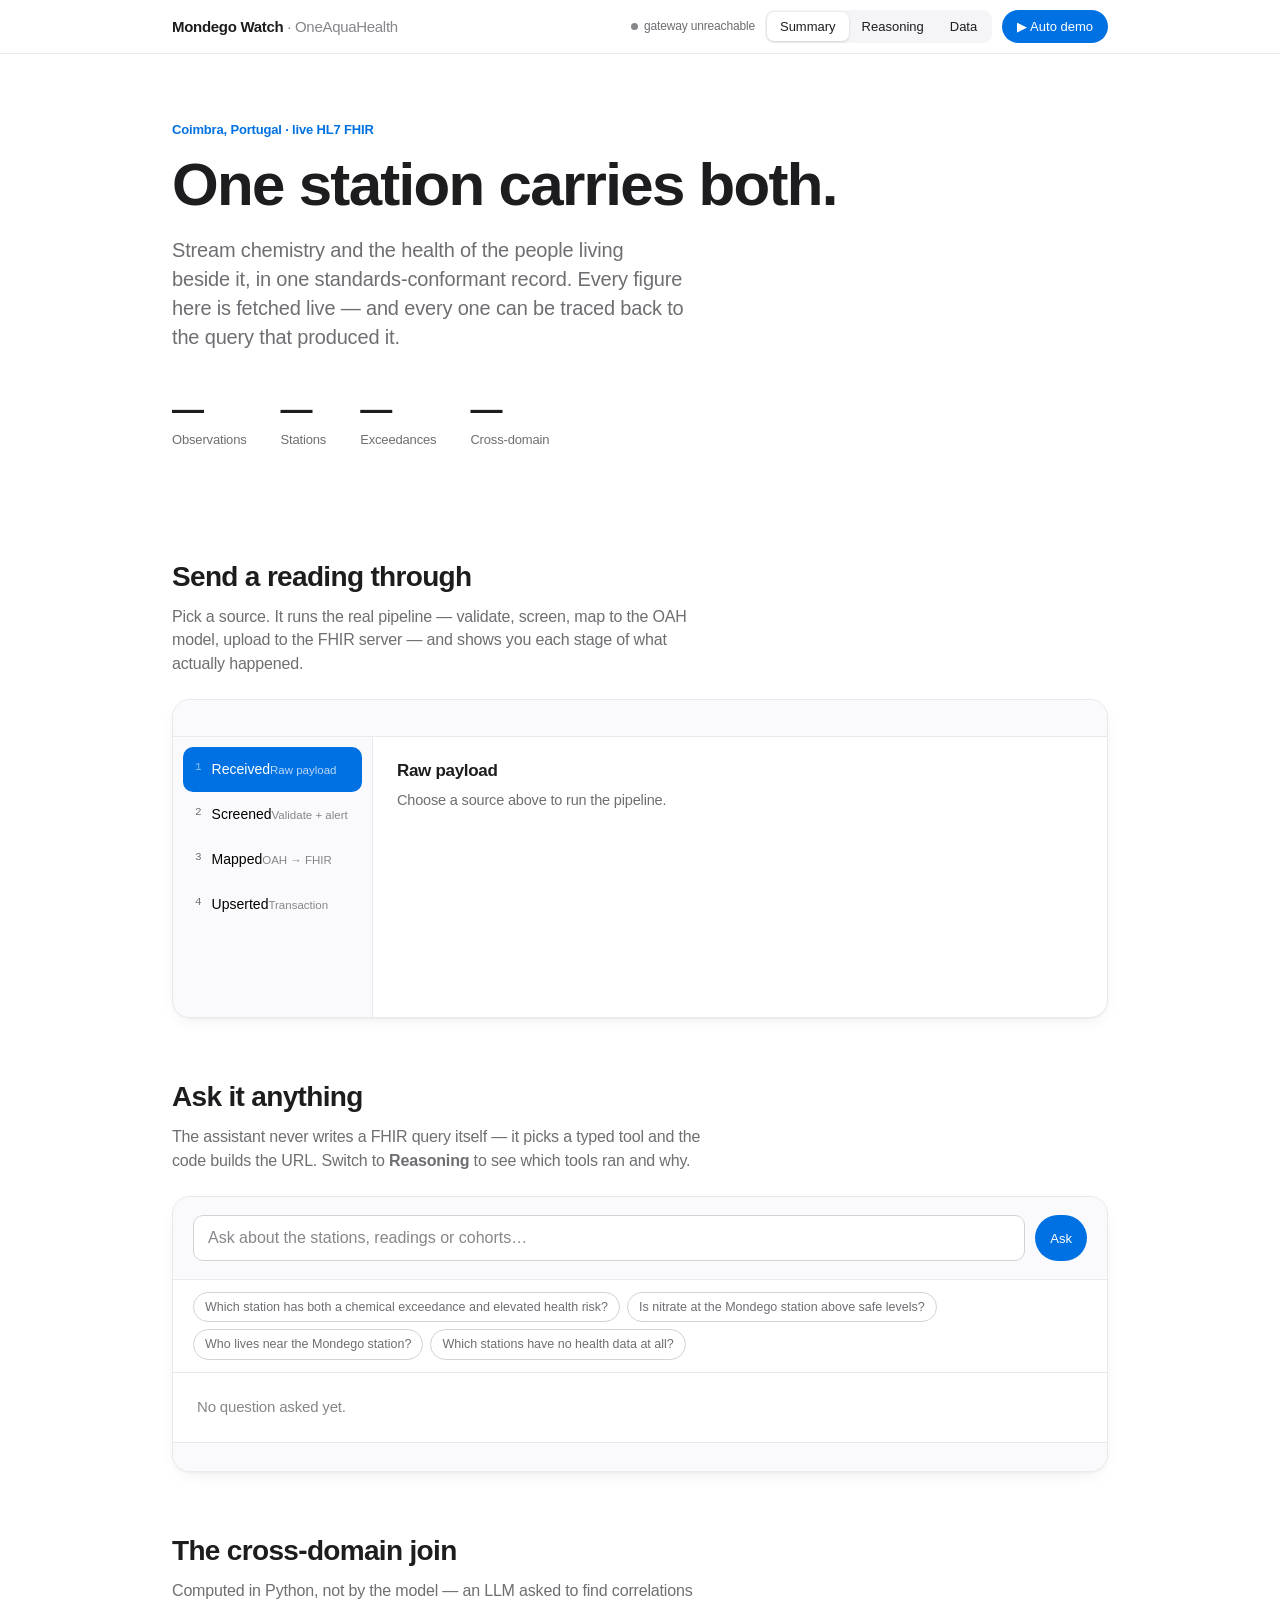
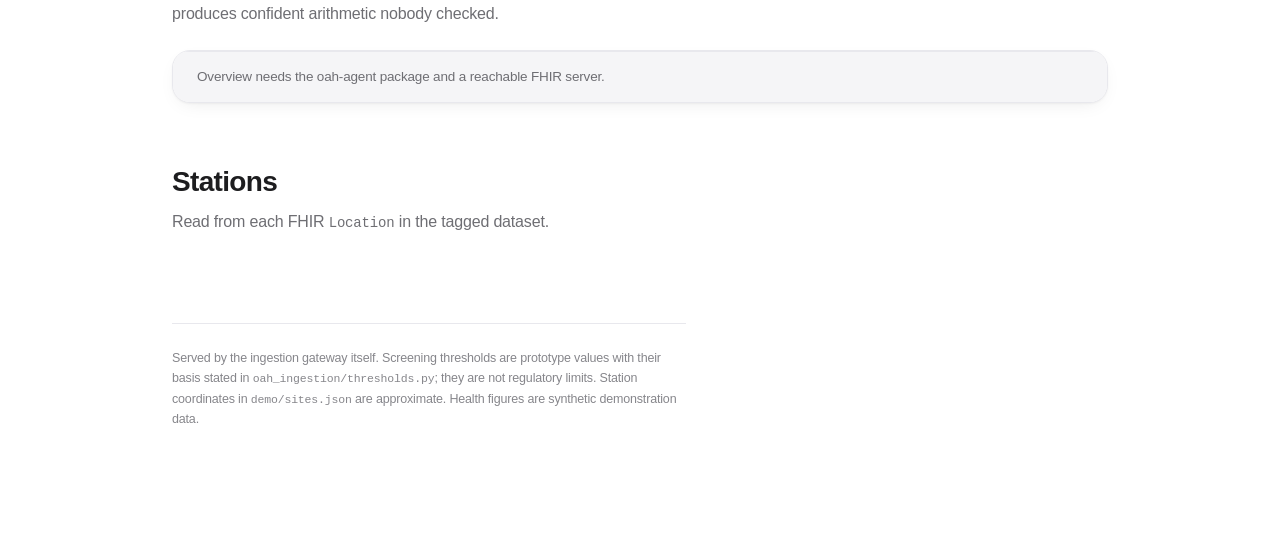
==== oah-ingestion/src/oah_ingestion/static/dashboard.html @ 308c556c "Serve a live dashboard from the gateway, with a scripted auto demo The published artifact was a stat" ====
<!doctype html>
<html lang="en">
<head>
<meta charset="utf-8">
<meta name="viewport" content="width=device-width, initial-scale=1">
<title>Mondego Watch — OneAquaHealth</title>
<style>
  :root {
    --bg:#FFFFFF; --bg-2:#F5F5F7; --bg-3:#FAFAFC;
    --label:#1D1D1F; --label-2:#6E6E73; --label-3:#86868B;
    --sep:#D2D2D7; --sep-2:#E8E8ED;
    --blue:#0071E3; --blue-press:#0058B0; --blue-wash:#F0F7FF; --blue-edge:#CCE4FF;
    --ok:#1D8A4E; --ok-wash:#E8F6ED;
    --warn:#B25000; --warn-wash:#FFF2E6;
    --crit:#D70015; --crit-wash:#FFEBEC;
    --text:-apple-system,BlinkMacSystemFont,"SF Pro Text","Helvetica Neue",Helvetica,Arial,sans-serif;
    --mono:ui-monospace,"SF Mono",SFMono-Regular,Menlo,Consolas,monospace;
    --r:12px; --r-lg:18px;
    --shadow:0 1px 2px rgba(0,0,0,.04),0 6px 20px -8px rgba(0,0,0,.10);
  }
  *{box-sizing:border-box}
  html{scroll-behavior:smooth}
  body{margin:0;background:var(--bg);color:var(--label);font-family:var(--text);
       font-size:17px;line-height:1.47;letter-spacing:-.01em;-webkit-font-smoothing:antialiased}
  .wrap{max-width:980px;margin:0 auto;padding:0 22px 120px}

  /* ───── control bar ───── */
  .bar{position:sticky;top:0;z-index:60;background:rgba(255,255,255,.82);
       -webkit-backdrop-filter:saturate(180%) blur(20px);backdrop-filter:saturate(180%) blur(20px);
       border-bottom:1px solid var(--sep-2)}
  .bar-in{max-width:980px;margin:0 auto;padding:10px 22px;display:flex;align-items:center;
          gap:14px;justify-content:space-between;flex-wrap:wrap}
  .brand{font-size:15px;font-weight:600;letter-spacing:-.02em;white-space:nowrap}
  .brand span{color:var(--label-3);font-weight:400}
  .bar-r{display:flex;align-items:center;gap:10px}
  .seg{display:inline-flex;background:var(--bg-2);border-radius:9px;padding:2px}
  .seg button{appearance:none;border:0;background:transparent;cursor:pointer;font:inherit;
              font-size:13px;font-weight:500;color:var(--label);padding:5px 13px;border-radius:7px;
              white-space:nowrap;transition:background .18s,box-shadow .18s}
  .seg button[aria-pressed="true"]{background:var(--bg);box-shadow:0 1px 3px rgba(0,0,0,.12),0 0 0 .5px rgba(0,0,0,.04)}
  .btn{appearance:none;border:0;cursor:pointer;font:inherit;font-size:13px;font-weight:500;
       padding:7px 15px;border-radius:99px;background:var(--blue);color:#fff;white-space:nowrap;
       transition:background .15s,opacity .15s}
  .btn:hover{background:var(--blue-press)}
  .btn[disabled]{opacity:.45;cursor:default}
  .btn.ghost{background:var(--bg-2);color:var(--label)}
  .btn.ghost:hover{background:var(--sep-2)}
  button:focus-visible,input:focus-visible{outline:3px solid var(--blue-edge);outline-offset:1px}
  .dot{width:7px;height:7px;border-radius:50%;background:var(--ok);display:inline-block;margin-right:6px}
  .dot.off{background:var(--label-3)}
  .status{font-size:12px;color:var(--label-2);white-space:nowrap}
  @media(max-width:860px){.status{display:none}}

  /* ───── depth layering ───── */
  .l-reason,.l-data{display:none}
  body[data-depth="reasoning"] .l-reason{display:block}
  body[data-depth="data"] .l-reason,body[data-depth="data"] .l-data{display:block}

  /* ───── hero ───── */
  header{padding:66px 0 48px}
  .eyebrow{font-size:13px;font-weight:600;color:var(--blue);margin:0 0 14px}
  h1{font-size:clamp(38px,6.6vw,60px);line-height:1.05;font-weight:600;letter-spacing:-.028em;
     margin:0 0 20px;text-wrap:balance}
  .sub{font-size:clamp(17px,2.1vw,20px);line-height:1.45;color:var(--label-2);max-width:46ch;margin:0}
  .stats{display:flex;flex-wrap:wrap;gap:34px;margin-top:40px}
  .stat-n{font-size:32px;font-weight:600;letter-spacing:-.025em;font-variant-numeric:tabular-nums;line-height:1.1}
  .stat-l{font-size:13px;color:var(--label-2);margin-top:3px}

  section{padding-top:58px}
  h2{font-size:28px;font-weight:600;letter-spacing:-.024em;margin:0 0 8px;text-wrap:balance}
  .lede{font-size:16px;color:var(--label-2);max-width:62ch;margin:0 0 24px}

  .card{background:var(--bg);border:1px solid var(--sep-2);border-radius:var(--r-lg);
        box-shadow:var(--shadow);overflow:hidden}
  .card+.card{margin-top:16px}

  /* ───── ask ───── */
  .askbox{display:flex;gap:10px;padding:18px 20px;border-bottom:1px solid var(--sep-2);background:var(--bg-3)}
  .askbox input{flex:1;min-width:0;appearance:none;border:1px solid var(--sep);border-radius:10px;
                padding:10px 14px;font:inherit;font-size:16px;background:var(--bg);color:var(--label)}
  .askbox input::placeholder{color:var(--label-3)}
  .chips{display:flex;gap:7px;flex-wrap:wrap;padding:12px 20px;border-bottom:1px solid var(--sep-2)}
  .qchip{appearance:none;border:1px solid var(--sep);background:var(--bg);cursor:pointer;font:inherit;
         font-size:12.5px;padding:5px 11px;border-radius:99px;color:var(--label-2);transition:all .15s}
  .qchip:hover{border-color:var(--blue);color:var(--blue)}

  .answer{padding:22px 24px;font-size:17px;min-height:64px}
  .answer p{margin:0 0 12px}.answer p:last-child{margin:0}
  .placeholder{color:var(--label-3);font-size:15px}
  .thinking{display:flex;align-items:center;gap:9px;color:var(--label-2);font-size:15px}
  .spin{width:14px;height:14px;border:2px solid var(--sep);border-top-color:var(--blue);
        border-radius:50%;animation:sp .7s linear infinite}
  @keyframes sp{to{transform:rotate(360deg)}}

  .steps{border-top:1px solid var(--sep-2)}
  .step{border-bottom:1px solid var(--sep-2)}.step:last-child{border-bottom:0}
  .step-btn{width:100%;appearance:none;border:0;background:transparent;cursor:pointer;font:inherit;
            text-align:left;padding:13px 24px;display:flex;align-items:center;gap:11px;transition:background .15s}
  .step-btn:hover{background:var(--bg-3)}
  .step-i{flex:none;width:21px;height:21px;border-radius:6px;background:var(--blue-wash);color:var(--blue);
          display:grid;place-items:center;font-family:var(--mono);font-size:11px}
  .step-name{font-family:var(--mono);font-size:13px;flex:1;min-width:0}
  .step-note{font-size:12.5px;color:var(--label-3);white-space:nowrap}
  .chev{flex:none;width:12px;color:var(--label-3);transition:transform .22s cubic-bezier(.3,0,.2,1)}
  .step-btn[aria-expanded="true"] .chev{transform:rotate(90deg)}
  .step-body{display:none;padding:0 24px 16px 56px}
  .step-body.open{display:block}
  .kv{font-size:13px;margin-bottom:10px}.kv:last-child{margin:0}
  .kv-k{color:var(--label-3);font-size:11px;font-weight:600;letter-spacing:.02em;text-transform:uppercase;margin-bottom:3px}
  .kv-v{font-family:var(--mono);font-size:11.5px;word-break:break-all;line-height:1.55}
  .kv-v.prose{font-family:var(--text);font-size:13.5px;word-break:normal}
  .kv-v a{color:var(--blue);text-decoration:none}.kv-v a:hover{text-decoration:underline}

  .ground{padding:14px 24px;border-top:1px solid var(--sep-2);background:var(--bg-3);
          display:flex;align-items:center;gap:11px;flex-wrap:wrap}
  .chip{appearance:none;cursor:pointer;font:inherit;display:inline-flex;align-items:center;gap:7px;
        font-size:13px;font-weight:500;padding:5px 12px;border-radius:99px;
        background:var(--ok-wash);color:var(--ok);border:1px solid rgba(29,138,78,.2)}
  .chip.bad{background:var(--crit-wash);color:var(--crit);border-color:rgba(215,0,21,.2)}
  .ground-note{font-size:12.5px;color:var(--label-3)}

  /* ───── pipeline ───── */
  .srcs{display:grid;grid-template-columns:repeat(auto-fit,minmax(190px,1fr));gap:11px;padding:18px 20px;
        border-bottom:1px solid var(--sep-2);background:var(--bg-3)}
  .src{appearance:none;border:1px solid var(--sep);background:var(--bg);cursor:pointer;font:inherit;
       text-align:left;padding:13px 15px;border-radius:var(--r);transition:all .15s}
  .src:hover{border-color:var(--blue);box-shadow:0 2px 10px -4px rgba(0,113,227,.35)}
  .src[data-done="1"]{border-color:var(--ok);background:var(--ok-wash)}
  .src-c{font-size:11px;font-weight:600;color:var(--blue);text-transform:uppercase;letter-spacing:.03em}
  .src[data-done="1"] .src-c{color:var(--ok)}
  .src-t{font-size:14px;font-weight:500;margin-top:3px}
  .src-d{font-size:12px;color:var(--label-3);margin-top:2px;line-height:1.4}

  .stages{display:grid;grid-template-columns:200px 1fr;min-height:280px}
  @media(max-width:760px){.stages{grid-template-columns:1fr}}
  .stage-nav{border-right:1px solid var(--sep-2);padding:10px;background:var(--bg-3)}
  @media(max-width:760px){.stage-nav{border-right:0;border-bottom:1px solid var(--sep-2);display:flex;overflow-x:auto;gap:6px}}
  .stage-btn{width:100%;appearance:none;border:0;background:transparent;cursor:pointer;font:inherit;
             text-align:left;padding:10px 12px;border-radius:10px;display:flex;gap:10px;transition:background .15s}
  @media(max-width:760px){.stage-btn{width:auto;white-space:nowrap}}
  .stage-btn:hover{background:rgba(0,0,0,.035)}
  .stage-btn[aria-selected="true"]{background:var(--blue);color:#fff}
  .stage-btn[aria-selected="true"] .stage-s{color:rgba(255,255,255,.72)}
  .stage-n{flex:none;font-family:var(--mono);font-size:11px;opacity:.55;margin-top:2px}
  .stage-t{font-size:14px;font-weight:500}
  .stage-s{font-size:11.5px;color:var(--label-3);margin-top:1px}
  .stage-panel{padding:22px 24px;min-width:0}
  .stage-panel h4{margin:0 0 6px;font-size:17px;font-weight:600;letter-spacing:-.018em}
  .stage-panel p{margin:0 0 14px;font-size:14.5px;color:var(--label-2);max-width:58ch}
  pre{margin:0;background:var(--bg-2);border-radius:var(--r);padding:14px 16px;overflow-x:auto;
      font-family:var(--mono);font-size:11.5px;line-height:1.6;max-height:330px}
  .pre-l{font-size:11px;font-weight:600;letter-spacing:.02em;text-transform:uppercase;
         color:var(--label-3);margin:0 0 6px}

  /* ───── stations / join ───── */
  .grid3{display:grid;grid-template-columns:repeat(auto-fit,minmax(230px,1fr));gap:14px}
  .st{background:var(--bg);border:1px solid var(--sep-2);border-radius:var(--r);padding:16px 17px}
  .st-top{display:flex;justify-content:space-between;align-items:baseline;gap:10px}
  .st-n{font-size:15px;font-weight:500}
  .st-id{font-family:var(--mono);font-size:11px;color:var(--label-3);margin-top:2px}
  .st-m{margin-top:10px;font-size:12.5px;color:var(--label-2);display:flex;gap:13px;flex-wrap:wrap;
        font-variant-numeric:tabular-nums}
  .tag{font-size:11px;font-weight:600;padding:2px 7px;border-radius:5px;white-space:nowrap}
  .t-crit{background:var(--crit-wash);color:var(--crit)}
  .t-warn{background:var(--warn-wash);color:var(--warn)}
  .t-ok{background:var(--ok-wash);color:var(--ok)}
  .row{display:flex;align-items:baseline;gap:10px;padding:8px 0;border-top:1px solid var(--sep-2)}
  .row:first-of-type{border-top:0}
  .row-n{flex:1;font-size:14px;min-width:0}
  .row-n code{font-family:var(--mono);font-size:12.5px}
  .row-v{font-family:var(--mono);font-size:13px;font-variant-numeric:tabular-nums;white-space:nowrap}
  .join{display:grid;grid-template-columns:1fr 1fr}
  @media(max-width:760px){.join{grid-template-columns:1fr}}
  .join-c{padding:20px 24px}
  .join-c+.join-c{border-left:1px solid var(--sep-2)}
  @media(max-width:760px){.join-c+.join-c{border-left:0;border-top:1px solid var(--sep-2)}}
  .join-h{font-size:12px;font-weight:600;color:var(--label-3);margin:0 0 12px}
  .note{padding:15px 24px;background:var(--bg-2);font-size:13.5px;color:var(--label-2);
        border-top:1px solid var(--sep-2)}
  .note b{color:var(--label);font-weight:600}

  footer{margin-top:66px;padding-top:24px;border-top:1px solid var(--sep-2);
         font-size:12.5px;color:var(--label-3);line-height:1.6;max-width:74ch}
  footer code{font-family:var(--mono);font-size:11.5px}
  footer a{color:var(--blue);text-decoration:none}

  /* ───── autorun cursor ───── */
  #cursor{position:fixed;left:0;top:0;width:22px;height:22px;z-index:9999;pointer-events:none;
          opacity:0;transition:opacity .3s;will-change:transform}
  #cursor svg{filter:drop-shadow(0 2px 4px rgba(0,0,0,.3))}
  #cursor.on{opacity:1}
  #cursor.click::after{content:"";position:absolute;left:-13px;top:-13px;width:48px;height:48px;
                       border-radius:50%;background:rgba(0,113,227,.3);animation:rip .45s ease-out}
  @keyframes rip{from{transform:scale(.2);opacity:1}to{transform:scale(1);opacity:0}}
  #caption{position:fixed;left:50%;bottom:34px;transform:translateX(-50%);z-index:9998;
           background:rgba(29,29,31,.92);-webkit-backdrop-filter:blur(14px);backdrop-filter:blur(14px);
           color:#fff;font-size:15px;font-weight:500;padding:11px 22px;border-radius:99px;
           opacity:0;transition:opacity .3s;pointer-events:none;max-width:76vw;text-align:center}
  #caption.on{opacity:1}
  body.autorun{cursor:none}
  @media(prefers-reduced-motion:reduce){*{transition-duration:.001ms!important}}
</style>
</head>
<body data-depth="summary">

<div id="cursor" aria-hidden="true">
  <svg viewBox="0 0 22 22" width="22" height="22">
    <path d="M3 1l15 8.5-6.6 1.6L8.6 19z" fill="#fff" stroke="#1D1D1F" stroke-width="1.6" stroke-linejoin="round"/>
  </svg>
</div>
<div id="caption" aria-live="polite"></div>

<div class="bar">
  <div class="bar-in">
    <div class="brand">Mondego Watch <span>· OneAquaHealth</span></div>
    <div class="bar-r">
      <span class="status" id="status"><span class="dot off"></span>connecting…</span>
      <div class="seg" role="group" aria-label="Detail depth">
        <button type="button" data-depth="summary" aria-pressed="true">Summary</button>
        <button type="button" data-depth="reasoning" aria-pressed="false">Reasoning</button>
        <button type="button" data-depth="data" aria-pressed="false">Data</button>
      </div>
      <button type="button" class="btn" id="autorun">▶ Auto demo</button>
    </div>
  </div>
</div>

<div class="wrap">
  <header>
    <p class="eyebrow" id="eyebrow">Coimbra, Portugal · live HL7 FHIR</p>
    <h1>One station carries both.</h1>
    <p class="sub">Stream chemistry and the health of the people living beside it, in one standards-conformant
       record. Every figure here is fetched live — and every one can be traced back to the query that produced it.</p>
    <div class="stats" id="stats">
      <div><div class="stat-n" id="s-obs">—</div><div class="stat-l">Observations</div></div>
      <div><div class="stat-n" id="s-site">—</div><div class="stat-l">Stations</div></div>
      <div><div class="stat-n" id="s-exc">—</div><div class="stat-l">Exceedances</div></div>
      <div><div class="stat-n" id="s-join">—</div><div class="stat-l">Cross-domain</div></div>
    </div>
  </header>

  <!-- ════ PIPELINE ════ -->
  <section id="sec-pipeline">
    <h2>Send a reading through</h2>
    <p class="lede">Pick a source. It runs the real pipeline — validate, screen, map to the OAH model,
       upload to the FHIR server — and shows you each stage of what actually happened.</p>
    <div class="card">
      <div class="srcs" id="srcs"></div>
      <div class="stages">
        <div class="stage-nav" role="tablist" aria-label="Pipeline stage">
          <button type="button" class="stage-btn" role="tab" aria-selected="true" data-stage="g1">
            <span class="stage-n">1</span><span><span class="stage-t">Received</span><span class="stage-s">Raw payload</span></span></button>
          <button type="button" class="stage-btn" role="tab" aria-selected="false" data-stage="g2">
            <span class="stage-n">2</span><span><span class="stage-t">Screened</span><span class="stage-s">Validate + alert</span></span></button>
          <button type="button" class="stage-btn" role="tab" aria-selected="false" data-stage="g3">
            <span class="stage-n">3</span><span><span class="stage-t">Mapped</span><span class="stage-s">OAH → FHIR</span></span></button>
          <button type="button" class="stage-btn" role="tab" aria-selected="false" data-stage="g4">
            <span class="stage-n">4</span><span><span class="stage-t">Upserted</span><span class="stage-s">Transaction</span></span></button>
        </div>
        <div class="stage-panel">
          <div id="g1"><h4>Raw payload</h4><p class="placeholder">Choose a source above to run the pipeline.</p></div>
          <div id="g2" hidden></div><div id="g3" hidden></div><div id="g4" hidden></div>
        </div>
      </div>
    </div>
  </section>

  <!-- ════ ASK ════ -->
  <section id="sec-ask">
    <h2>Ask it anything</h2>
    <p class="lede">The assistant never writes a FHIR query itself — it picks a typed tool and the code builds
       the URL. Switch to <b>Reasoning</b> to see which tools ran and why.</p>
    <div class="card">
      <div class="askbox">
        <input id="q" type="text" placeholder="Ask about the stations, readings or cohorts…"
               autocomplete="off" aria-label="Question">
        <button type="button" class="btn" id="send">Ask</button>
      </div>
      <div class="chips" id="qchips"></div>
      <div class="steps l-reason" id="trace"></div>
      <div class="answer" id="answer"><span class="placeholder">No question asked yet.</span></div>
      <div class="ground" id="ground" hidden></div>
      <div class="step-body" id="gdetail" style="padding:0 24px 18px"></div>
    </div>
  </section>

  <!-- ════ JOIN ════ -->
  <section id="sec-join">
    <h2>The cross-domain join</h2>
    <p class="lede">Computed in Python, not by the model — an LLM asked to find correlations produces
       confident arithmetic nobody checked.</p>
    <div class="card" id="joincard"><div class="note">Loading…</div></div>
  </section>

  <!-- ════ STATIONS ════ -->
  <section id="sec-stations">
    <h2>Stations</h2>
    <p class="lede">Read from each FHIR <code style="font-family:var(--mono);font-size:14px">Location</code> in the tagged dataset.</p>
    <div class="grid3" id="stations"></div>
  </section>

  <footer id="footer">
    Served by the ingestion gateway itself. Screening thresholds are prototype values with their basis stated in
    <code>oah_ingestion/thresholds.py</code>; they are not regulatory limits. Station coordinates in
    <code>demo/sites.json</code> are approximate. Health figures are synthetic demonstration data.
  </footer>
</div>

<script>
"use strict";
const $ = s => document.querySelector(s);
const $$ = s => Array.from(document.querySelectorAll(s));
const esc = s => String(s == null ? "" : s).replace(/[&<>"]/g, c => ({"&":"&amp;","<":"&lt;",">":"&gt;",'"':"&quot;"}[c]));
const sleep = ms => new Promise(r => setTimeout(r, ms));

/* ───────── depth ───────── */
$$(".seg button").forEach(b => b.onclick = () => {
  document.body.dataset.depth = b.dataset.depth;
  $$(".seg button").forEach(o => o.setAttribute("aria-pressed", String(o === b)));
});

/* ───────── pipeline stage tabs ───────── */
$$("[data-stage]").forEach(b => b.onclick = () => {
  $$("[data-stage]").forEach(o => {
    o.setAttribute("aria-selected", String(o === b));
    $("#" + o.dataset.stage).hidden = o !== b;
  });
});

/* ───────── boot ───────── */
const SUGGESTED = [
  "Which station has both a chemical exceedance and elevated health risk?",
  "Is nitrate at the Mondego station above safe levels?",
  "Who lives near the Mondego station?",
  "Which stations have no health data at all?"
];

async function boot() {
  try {
    const info = await (await fetch("/api/info")).json();
    $("#status").innerHTML = '<span class="dot"></span>' + esc(info.fhir.server.replace(/^https?:\/\//, ""));
    $("#eyebrow").textContent = "Coimbra, Portugal · live on " + info.fhir.server.replace(/^https?:\/\//, "");
    $("#srcs").innerHTML = info.samples.map(s => `
      <button type="button" class="src" data-sample="${esc(s.key)}">
        <div class="src-c">${esc(s.channel)}</div>
        <div class="src-t">${esc(s.key === "health-mondego" ? "Riverside cohort" : s.channel)}</div>
        <div class="src-d">${esc(s.detail)}</div>
      </button>`).join("");
    $$("[data-sample]").forEach(b => b.onclick = () => runSample(b.dataset.sample));
  } catch (e) {
    $("#status").innerHTML = '<span class="dot off"></span>gateway unreachable';
  }
  $("#qchips").innerHTML = SUGGESTED.map(q => `<button type="button" class="qchip">${esc(q)}</button>`).join("");
  $$(".qchip").forEach(b => b.onclick = () => { $("#q").value = b.textContent; sendQuestion(); });
  loadOverview();
}

/* ───────── overview ───────── */
async function loadOverview() {
  try {
    const d = await (await fetch("/api/overview")).json();
    const obs = d.briefings.reduce((n, b) => n + b.environmental_reading_count + b.health_measure_count, 0);
    $("#s-obs").textContent  = obs;
    $("#s-site").textContent = d.site_count;
    $("#s-exc").textContent  = d.briefings.reduce((n, b) => n + b.exceedances.length, 0);
    $("#s-join").textContent = d.sites_with_co_location.length;

    $("#stations").innerHTML = d.briefings.map(b => {
      const tag = b.co_location ? '<span class="tag t-crit">co-located</span>'
                : b.elevated_risks.length ? '<span class="tag t-warn">health only</span>'
                : '<span class="tag t-ok">survey only</span>';
      const pos = (b.latitude != null) ? `${b.latitude.toFixed(4)}°N, ${Math.abs(b.longitude).toFixed(4)}°W` : "no position";
      return `<div class="st"><div class="st-top"><span class="st-n">${esc(b.name)}</span>${tag}</div>
        <div class="st-id">${esc(b.site_id)}</div>
        <div class="st-m"><span>${esc(pos)}</span></div>
        <div class="st-m"><span>${b.environmental_reading_count} environmental</span><span>${b.health_measure_count} health</span></div></div>`;
    }).join("");

    const j = d.briefings.find(b => b.co_location) || d.briefings[0];
    if (!j) return;
    $("#joincard").innerHTML = `
      <div class="join">
        <div class="join-c"><p class="join-h">Stream chemistry — ${esc(j.name)}</p>
          ${j.exceedances.length ? j.exceedances.map(e => `<div class="row">
            <span class="row-n"><code>${esc(e.indicator)}</code></span>
            <span class="row-v">${e.value} ${esc(e.unit)}</span>
            <span class="tag ${e.exceedance_factor >= 2 ? "t-crit" : "t-warn"}">${e.exceedance_factor ? e.exceedance_factor + "×" : "out of band"}</span>
          </div>`).join("") : '<p class="placeholder">No exceedances at this station.</p>'}
        </div>
        <div class="join-c"><p class="join-h">Population health${j.cohorts[0] ? " · ages " + esc(j.cohorts[0].characteristics.ageRange || "—") : ""}</p>
          ${j.risks.length ? j.risks.map(r => `<div class="row">
            <span class="row-n"><code>${esc(r.indicator)}</code></span>
            <span class="row-v">${r.score}</span>
            <span class="tag ${r.interpretation === "HIGH" ? "t-crit" : r.interpretation === "MODERATE" ? "t-warn" : "t-ok"}">${esc((r.interpretation||"").toLowerCase())}</span>
          </div>`).join("") : '<p class="placeholder">No health measures at this station.</p>'}
        </div>
      </div>
      <div class="note l-reason"><b>How co-location is decided.</b> A station qualifies when it has at least one
        environmental exceedance <em>and</em> at least one health measure rated MODERATE or HIGH. Of
        ${d.site_count} stations, ${d.sites_with_co_location.length} satisfies both.</div>
      <div class="note"><b>What this does not show.</b> ${esc(j.caveat)}</div>`;
  } catch (e) {
    $("#joincard").innerHTML = '<div class="note">Overview needs the oah-agent package and a reachable FHIR server.</div>';
  }
}

/* ───────── run a sample through the pipeline ───────── */
async function runSample(key) {
  const btn = document.querySelector(`[data-sample="${key}"]`);
  $("#g1").innerHTML = '<h4>Running…</h4><p class="thinking"><span class="spin"></span>Validating, screening, mapping and uploading.</p>';
  selectStage("g1");
  let d;
  try { d = await (await fetch("/api/ingest-demo/" + key, {method: "POST"})).json(); }
  catch (e) { $("#g1").innerHTML = "<h4>Could not reach the gateway</h4>"; return; }
  if (!d.ok) { $("#g1").innerHTML = `<h4>Rejected at validation</h4><pre>${esc(d.error)}</pre>`; return; }
  if (btn) btn.dataset.done = "1";

  $("#g1").innerHTML = `<h4>Raw payload — ${esc(d.sample.channel)}</h4>
    <p>${esc(d.sample.detail)}. Nothing is trusted yet.</p>
    <p class="pre-l">As received · ${esc(d.sample.file)}</p><pre>${esc(JSON.stringify(d.raw, null, 2))}</pre>`;

  const a = d.alert;
  $("#g2").innerHTML = `<h4>${a ? "Validated — and it crossed a threshold" : "Validated — nothing crossed"}</h4>
    <p>Strict validation: pilot-city allow-list, mandatory timezone, pH bounded 0–14, metals non-negative, no NaN.
       Screening runs <em>before</em> FHIR conversion, so an operator learns about an exceedance even if the FHIR
       server is unreachable.</p>
    ${a ? `<p class="pre-l">Alert raised</p><pre>[${esc(a.severity)}] ${esc(a.site_id)} (${esc(a.city)}) — ${esc(a.observed_at)}
${a.exceedances.map(e => `    ENV  ${e.indicator}: ${e.value} ${e.unit}` +
      (e.exceedance_factor ? `  (${e.exceedance_factor}× threshold ${e.threshold})` : `  (outside ${e.threshold})`)).join("\n")}
${a.elevated_risks.map(r => `    HLTH ${r.indicator}: ${r.score} [${r.interpretation}]`).join("\n")}</pre>
    <p class="pre-l l-data" style="margin-top:14px">Caveat carried with every alert</p>
    <pre class="l-data">${esc(a.caveat)}</pre>`
    : '<p class="placeholder">Every reading sat inside its screening band, so no alert was raised. Citizen-survey answers are coded rather than numeric and are never screened.</p>'}`;

  const prof = d.profiles.join(", ");
  $("#g3").innerHTML = `<h4>The data picks its own profile</h4>
    <p>A reading carrying min/max/avg becomes a <b>StructuredIndicator</b> → <code>observation-with-component-oah</code>;
       a bare reading becomes a <b>SimpleIndicator</b> → <code>observation-indicators-oah</code>. This event produced:
       <b>${esc(prof)}</b>.</p>
    <p class="pre-l">Resulting FHIR Observation</p><pre>${esc(JSON.stringify(d.observations[0], null, 2))}</pre>`;

  const u = d.upload;
  $("#g4").innerHTML = `<h4>Idempotent upsert</h4>
    <p>Resource ids are derived from site, indicator and timestamp, so the bundle is a set of conditional-free
       <code>PUT</code>s. Replaying the same reading updates the same resources instead of duplicating them —
       which is what makes a live demo re-runnable.</p>
    <p class="pre-l">Transaction result</p><pre>POST ${esc(d.fhir_server)}

status     ${esc(u.fhir)}
uploaded   ${u.uploaded} resource(s)
failed     ${u.failed}
resources  ${esc(JSON.stringify(u.resources || {}, null, 2))}</pre>`;

  selectStage("g1");
  loadOverview();
}
function selectStage(id) {
  $$("[data-stage]").forEach(o => {
    o.setAttribute("aria-selected", String(o.dataset.stage === id));
    $("#" + o.dataset.stage).hidden = o.dataset.stage !== id;
  });
}

/* ───────── ask ───────── */
async function sendQuestion() {
  const q = $("#q").value.trim();
  if (!q) return;
  $("#send").disabled = true;
  $("#trace").innerHTML = "";
  $("#ground").hidden = true;
  $("#gdetail").classList.remove("open");
  $("#answer").innerHTML = '<div class="thinking"><span class="spin"></span>Choosing tools and querying FHIR…</div>';

  let d;
  try {
    const r = await fetch("/api/ask", {
      method: "POST", headers: {"Content-Type": "application/json"},
      body: JSON.stringify({question: q})
    });
    d = await r.json();
    if (!r.ok) throw new Error(d.detail || "request failed");
  } catch (e) {
    $("#answer").innerHTML = `<span class="placeholder">${esc(e.message)}</span>`;
    $("#send").disabled = false;
    return;
  }

  const WHY = {
    list_sites: "It did not yet know which stations exist, so it enumerated them before narrowing.",
    get_thresholds: "A threshold is a number too. Before calling anything elevated it fetches a real sourced value — never one from its own memory.",
    get_site_profile: "The question spans two domains, so it used the cross-domain join rather than separate searches.",
    search_observations: "A targeted search against one OAH profile.",
    get_cohort: "Resolved the Group a health measure points at, to describe who is affected."
  };
  $("#trace").innerHTML = d.trace.map((t, i) => `
    <div class="step">
      <button type="button" class="step-btn" aria-expanded="false" data-t="t${i}">
        <span class="step-i">${i + 1}</span><span class="step-name">${esc(t.tool)}</span>
        <span class="step-note">${t.fhir_url ? "FHIR query" : "local"}</span>
        <svg class="chev" viewBox="0 0 8 13" fill="none"><path d="M1.5 1.5L6.5 6.5L1.5 11.5" stroke="currentColor" stroke-width="2" stroke-linecap="round"/></svg>
      </button>
      <div class="step-body" id="t${i}">
        <div class="kv"><div class="kv-k">Why</div><div class="kv-v prose">${esc(WHY[t.tool] || "Tool call.")}</div></div>
        <div class="kv l-data"><div class="kv-k">Arguments</div><div class="kv-v">${esc(t.arguments || "{}")}</div></div>
        ${t.fhir_url ? `<div class="kv l-data"><div class="kv-k">FHIR query</div><div class="kv-v"><a href="${esc(t.fhir_url)}" target="_blank" rel="noopener">${esc(decodeURIComponent(t.fhir_url))}</a></div></div>` : ""}
      </div>
    </div>`).join("");
  $$("[data-t]").forEach(b => b.onclick = () => {
    const body = $("#" + b.dataset.t), open = b.getAttribute("aria-expanded") === "true";
    b.setAttribute("aria-expanded", String(!open));
    body.classList.toggle("open", !open);
  });

  $("#answer").innerHTML = d.answer.split(/\n{2,}/).map(p => `<p>${esc(p)}</p>`).join("");

  const g = d.grounding;
  $("#ground").hidden = false;
  $("#ground").innerHTML = `
    <button type="button" class="chip ${g.grounded ? "" : "bad"}" id="gchip">
      <span>${g.grounded ? "✓" : "⚠"}</span>
      ${g.grounded ? `Grounded · ${g.figures_checked} of ${g.figures_checked} figures verified`
                   : `${g.unsupported_figures.length} figure(s) not found in the data`}
      <svg class="chev" viewBox="0 0 8 13" fill="none"><path d="M1.5 1.5L6.5 6.5L1.5 11.5" stroke="currentColor" stroke-width="2" stroke-linecap="round"/></svg>
    </button>
    <span class="ground-note l-reason">Checked in Python, not by a second model.</span>`;
  $("#gdetail").innerHTML = `
    <div class="kv"><div class="kv-k">How</div><div class="kv-v prose">Every numeric literal in the answer is matched
      against the ${g.source_figure_count} figures the tools actually returned. Rounding and derived ratios are
      accepted; an absent number is not.</div></div>
    <div class="kv"><div class="kv-k">What it does not cover</div><div class="kv-v prose">${esc(g.not_covered)}</div></div>
    <div class="kv l-data"><div class="kv-k">Verdict</div><div class="kv-v">${esc(JSON.stringify(g))}</div></div>`;
  $("#gchip").onclick = () => {
    const open = $("#gdetail").classList.toggle("open");
    $("#gchip").setAttribute("aria-expanded", String(open));
  };
  $("#send").disabled = false;
}
$("#send").onclick = sendQuestion;
$("#q").addEventListener("keydown", e => { if (e.key === "Enter") sendQuestion(); });

/* ═════════ AUTORUN: moves a cursor, types, clicks ═════════ */
const cur = $("#cursor"), cap = $("#caption");
let at = {x: innerWidth / 2, y: innerHeight / 3}, abort = false;

function say(t) { cap.textContent = t; cap.classList.toggle("on", !!t); }

function moveTo(x, y, ms = 650) {
  return new Promise(res => {
    const from = {...at}, t0 = performance.now();
    const ease = p => p < .5 ? 4*p*p*p : 1 - Math.pow(-2*p + 2, 3) / 2;  // easeInOutCubic
    (function step(now) {
      const p = Math.min(1, (now - t0) / ms), e = ease(p);
      at = {x: from.x + (x - from.x) * e, y: from.y + (y - from.y) * e};
      cur.style.transform = `translate(${at.x}px, ${at.y}px)`;
      p < 1 ? requestAnimationFrame(step) : res();
    })(performance.now());
  });
}

async function moveToEl(el, ms) {
  if (!el) return;
  const r = el.getBoundingClientRect();
  if (r.top < 90 || r.bottom > innerHeight - 90) {
    el.scrollIntoView({block: "center", behavior: "smooth"});
    await sleep(700);
  }
  const b = el.getBoundingClientRect();
  await moveTo(b.left + b.width / 2, b.top + b.height / 2, ms);
}

async function click(el, ms) {
  await moveToEl(el, ms);
  cur.classList.add("click");
  await sleep(150);
  cur.classList.remove("click");
  el.click();
  await sleep(320);
}

async function type(el, text, speed = 42) {
  await moveToEl(el);
  el.focus(); el.value = "";
  for (const ch of text) { if (abort) return; el.value += ch; await sleep(speed + Math.random() * 28); }
  await sleep(260);
}

const script = [
  async () => { scrollTo({top: 0, behavior: "smooth"}); say("A One Health platform on HL7 FHIR."); await sleep(2200); },
  async () => { say("Three depths: what it concluded, why, and the evidence.");
                await click($('.seg button[data-depth="reasoning"]')); await sleep(900);
                await click($('.seg button[data-depth="data"]')); await sleep(1100);
                await click($('.seg button[data-depth="summary"]')); await sleep(600); },
  async () => { say("Send a real IoT reading through the pipeline.");
                await click($('[data-sample="iot"]')); await sleep(2600); },
  async () => { say("Validated, then screened — zinc at 6.4× its threshold.");
                await click($('[data-stage="g2"]')); await sleep(2800); },
  async () => { say("The data picks its own FHIR profile.");
                await click($('[data-stage="g3"]')); await sleep(3000); },
  async () => { say("Uploaded to a public FHIR server as an idempotent transaction.");
                await click($('[data-stage="g4"]')); await sleep(2800); },
  async () => { say("Now the public-health feed for the same station.");
                await click($('[data-sample="health-mondego"]')); await sleep(2600); },
  async () => { say("Ask it a question in plain English.");
                await type($("#q"), "Which station has both a chemical exceedance and elevated health risk?");
                await click($("#send")); },
  async () => { say("It picks typed tools — it never writes a FHIR URL itself.");
                await click($('.seg button[data-depth="reasoning"]'));
                for (let i = 0; i < 40 && $("#send").disabled; i++) await sleep(500);
                await sleep(1200); },
  async () => { const b = $("[data-t]"); if (b) { say("Every step explains why it ran."); await click(b); await sleep(2400); } },
  async () => { const g = $("#gchip"); if (g) { say("Every figure is checked against the retrieved data — in Python.");
                await click(g); await sleep(3000); } },
  async () => { say("The cross-domain join: chemistry beside the cohort living there.");
                $("#sec-join").scrollIntoView({block: "start", behavior: "smooth"}); await sleep(3400); },
  async () => { say("Stream health and community health, in one record.");
                $("#sec-stations").scrollIntoView({block: "start", behavior: "smooth"}); await sleep(3000); say(""); }
];

async function autorun() {
  const btn = $("#autorun");
  if (document.body.classList.contains("autorun")) { abort = true; return stopRun(); }
  abort = false;
  document.body.classList.add("autorun");
  cur.classList.add("on");
  btn.textContent = "■ Stop";
  cur.style.transform = `translate(${at.x}px, ${at.y}px)`;
  for (const step of script) { if (abort) break; await step(); }
  stopRun();
}
function stopRun() {
  document.body.classList.remove("autorun");
  cur.classList.remove("on"); say("");
  $("#autorun").textContent = "▶ Auto demo";
}
$("#autorun").onclick = autorun;
addEventListener("keydown", e => { if (e.key === "Escape") { abort = true; stopRun(); } });

boot();
if (new URLSearchParams(location.search).has("autorun")) setTimeout(autorun, 1400);
</script>
</body>
</html>
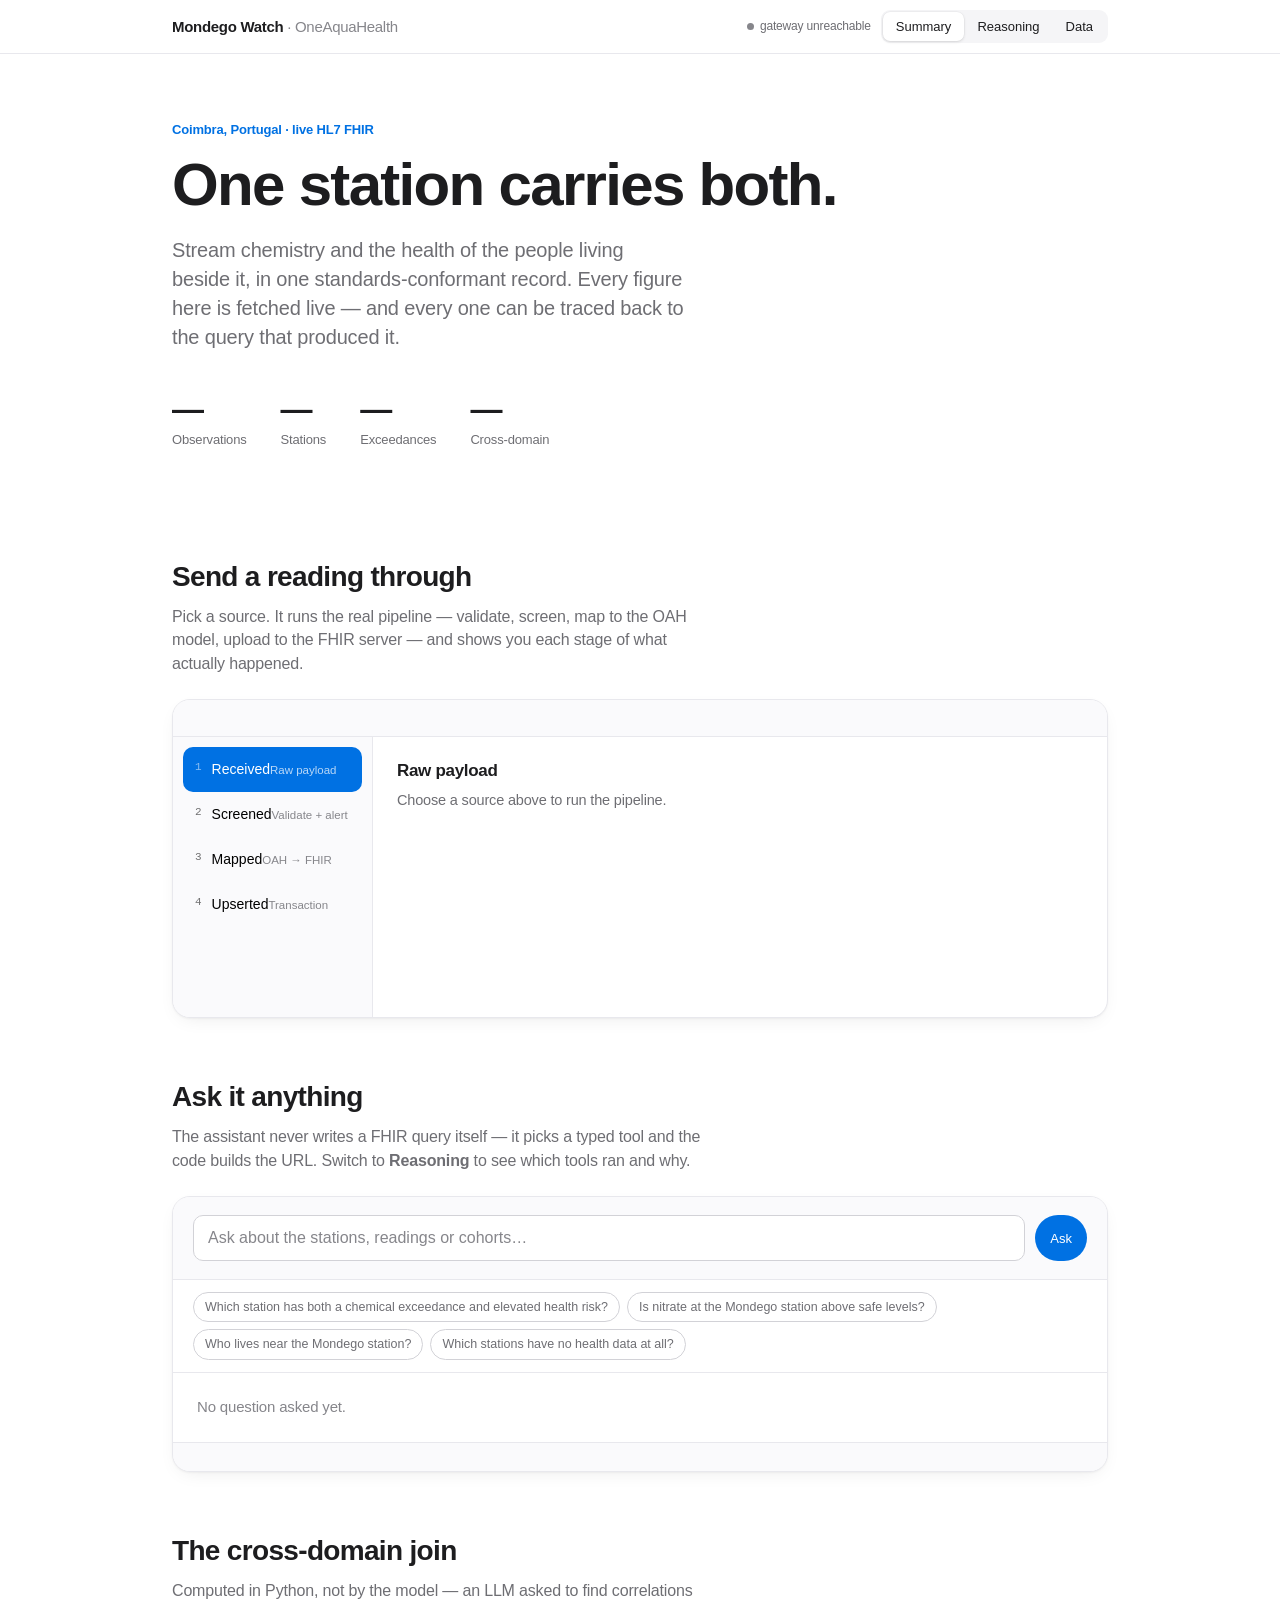
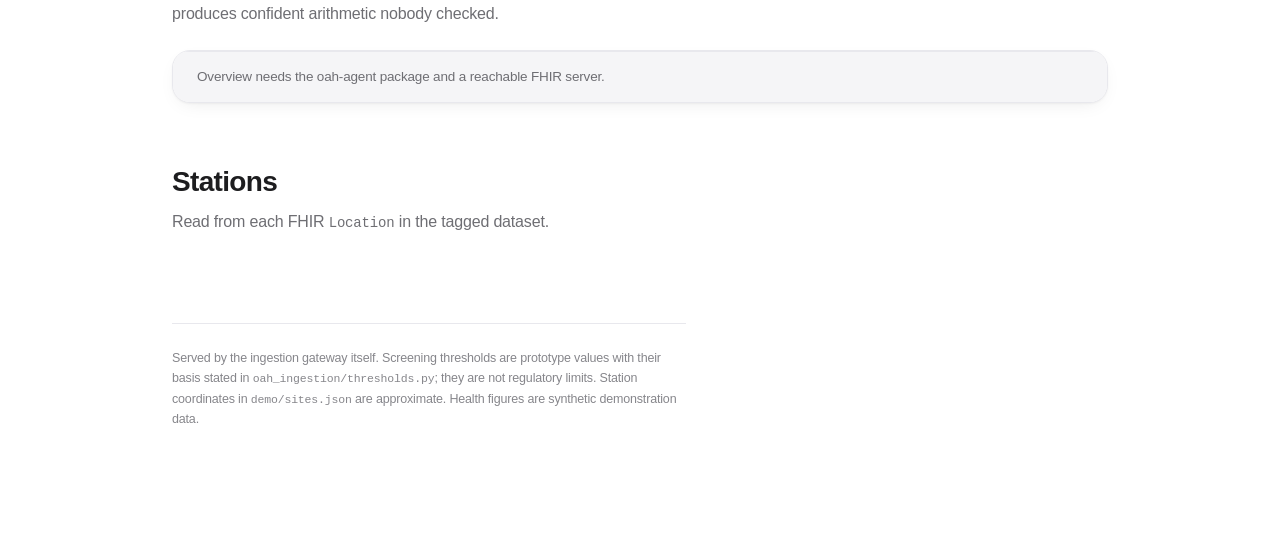
==== commit ccdf4596: "Explain the reasoning, not the call stack Two pieces of feedback, both about the demo reading as hon" ====
--- a/oah-ingestion/src/oah_ingestion/static/dashboard.html
+++ b/oah-ingestion/src/oah_ingestion/static/dashboard.html
@@ -100,6 +100,7 @@
   .step-i{flex:none;width:21px;height:21px;border-radius:6px;background:var(--blue-wash);color:var(--blue);
           display:grid;place-items:center;font-family:var(--mono);font-size:11px}
   .step-name{font-family:var(--mono);font-size:13px;flex:1;min-width:0}
+  .step-name.reason{font-family:var(--text);font-size:14.5px;font-weight:500;letter-spacing:-.01em}
   .step-note{font-size:12.5px;color:var(--label-3);white-space:nowrap}
   .chev{flex:none;width:12px;color:var(--label-3);transition:transform .22s cubic-bezier(.3,0,.2,1)}
   .step-btn[aria-expanded="true"] .chev{transform:rotate(90deg)}
@@ -220,7 +221,6 @@
         <button type="button" data-depth="reasoning" aria-pressed="false">Reasoning</button>
         <button type="button" data-depth="data" aria-pressed="false">Data</button>
       </div>
-      <button type="button" class="btn" id="autorun">▶ Auto demo</button>
     </div>
   </div>
 </div>
@@ -485,26 +485,60 @@
     return;
   }
 
-  const WHY = {
-    list_sites: "It did not yet know which stations exist, so it enumerated them before narrowing.",
-    get_thresholds: "A threshold is a number too. Before calling anything elevated it fetches a real sourced value — never one from its own memory.",
-    get_site_profile: "The question spans two domains, so it used the cross-domain join rather than separate searches.",
-    search_observations: "A targeted search against one OAH profile.",
-    get_cohort: "Resolved the Group a health measure points at, to describe who is affected."
+  // Explain the reasoning, not the call stack. A list of five function calls --
+  // three of them the same function -- describes mechanism, not thinking. Group
+  // the trace by what was actually established, and keep the queries themselves
+  // for the Data layer, where they serve auditing rather than narration.
+  const STEP = {
+    list_sites: g => ({
+      label: `Surveyed the dataset`,
+      detail: `Established which monitoring stations exist before narrowing to any one of them.`
+    }),
+    get_thresholds: g => ({
+      label: `Loaded the screening thresholds`,
+      detail: `Nitrate, pH and zinc, each with its regulatory basis. Fetched rather than recalled — a "safe level" from the model's own memory is exactly the kind of figure that should never reach a health officer.`
+    }),
+    get_site_profile: g => ({
+      label: g.n > 1 ? `Examined all ${g.n} stations` : `Examined one station in full`,
+      detail: `Pulled stream chemistry and cohort health together for each, rather than as separate searches. This is the cross-domain join.`
+    }),
+    search_observations: g => ({
+      label: g.n > 1 ? `Ran ${g.n} targeted searches` : `Ran a targeted search`,
+      detail: `Filtered Observations by OAH profile, indicator code and station.`
+    }),
+    get_cohort: g => ({
+      label: `Resolved the affected cohort`,
+      detail: `Looked up the demographic Group a health measure points at — age range, sex, location.`
+    })
   };
-  $("#trace").innerHTML = d.trace.map((t, i) => `
+
+  // Collapse repeats, preserving first-seen order.
+  const groups = [];
+  d.trace.forEach(t => {
+    const found = groups.find(g => g.tool === t.tool);
+    const us = (t.fhir_urls && t.fhir_urls.length) ? t.fhir_urls : (t.fhir_url ? [t.fhir_url] : []);
+    if (found) { found.n++; found.urls.push(...us); found.args.push(t.arguments); }
+    else groups.push({tool: t.tool, n: 1, urls: [...us], args: [t.arguments]});
+  });
+
+  $("#trace").innerHTML = groups.map((g, i) => {
+    const made = (STEP[g.tool] || (x => ({label: x.tool, detail: "Tool call."})))(g);
+    const urls = [...new Set(g.urls.filter(Boolean))];
+    return `
     <div class="step">
       <button type="button" class="step-btn" aria-expanded="false" data-t="t${i}">
-        <span class="step-i">${i + 1}</span><span class="step-name">${esc(t.tool)}</span>
-        <span class="step-note">${t.fhir_url ? "FHIR query" : "local"}</span>
+        <span class="step-i">${i + 1}</span>
+        <span class="step-name reason">${esc(made.label)}</span>
+        <span class="step-note">${urls.length ? urls.length + " quer" + (urls.length > 1 ? "ies" : "y") : "local"}</span>
         <svg class="chev" viewBox="0 0 8 13" fill="none"><path d="M1.5 1.5L6.5 6.5L1.5 11.5" stroke="currentColor" stroke-width="2" stroke-linecap="round"/></svg>
       </button>
       <div class="step-body" id="t${i}">
-        <div class="kv"><div class="kv-k">Why</div><div class="kv-v prose">${esc(WHY[t.tool] || "Tool call.")}</div></div>
-        <div class="kv l-data"><div class="kv-k">Arguments</div><div class="kv-v">${esc(t.arguments || "{}")}</div></div>
-        ${t.fhir_url ? `<div class="kv l-data"><div class="kv-k">FHIR query</div><div class="kv-v"><a href="${esc(t.fhir_url)}" target="_blank" rel="noopener">${esc(decodeURIComponent(t.fhir_url))}</a></div></div>` : ""}
+        <div class="kv"><div class="kv-v prose">${esc(made.detail)}</div></div>
+        ${urls.length ? `<div class="kv l-data"><div class="kv-k">${urls.length > 1 ? "Queries run" : "Query run"}</div>
+          <div class="kv-v">${urls.map(u => `<a href="${esc(u)}" target="_blank" rel="noopener">${esc(decodeURIComponent(u))}</a>`).join("<br><br>")}</div></div>` : ""}
       </div>
-    </div>`).join("");
+    </div>`;
+  }).join("");
   $$("[data-t]").forEach(b => b.onclick = () => {
     const body = $("#" + b.dataset.t), open = b.getAttribute("aria-expanded") === "true";
     b.setAttribute("aria-expanded", String(!open));
@@ -603,11 +637,11 @@
   async () => { say("Ask it a question in plain English.");
                 await type($("#q"), "Which station has both a chemical exceedance and elevated health risk?");
                 await click($("#send")); },
-  async () => { say("It picks typed tools — it never writes a FHIR URL itself.");
+  async () => { say("It reasons in steps — and never writes a FHIR query itself.");
                 await click($('.seg button[data-depth="reasoning"]'));
                 for (let i = 0; i < 40 && $("#send").disabled; i++) await sleep(500);
                 await sleep(1200); },
-  async () => { const b = $("[data-t]"); if (b) { say("Every step explains why it ran."); await click(b); await sleep(2400); } },
+  async () => { const b = $$("[data-t]")[2] || $("[data-t]"); if (b) { say("Each step says what it established, and why."); await click(b); await sleep(2600); } },
   async () => { const g = $("#gchip"); if (g) { say("Every figure is checked against the retrieved data — in Python.");
                 await click(g); await sleep(3000); } },
   async () => { say("The cross-domain join: chemistry beside the cohort living there.");
@@ -617,12 +651,10 @@
 ];
 
 async function autorun() {
-  const btn = $("#autorun");
   if (document.body.classList.contains("autorun")) { abort = true; return stopRun(); }
   abort = false;
   document.body.classList.add("autorun");
   cur.classList.add("on");
-  btn.textContent = "■ Stop";
   cur.style.transform = `translate(${at.x}px, ${at.y}px)`;
   for (const step of script) { if (abort) break; await step(); }
   stopRun();
@@ -630,10 +662,13 @@
 function stopRun() {
   document.body.classList.remove("autorun");
   cur.classList.remove("on"); say("");
-  $("#autorun").textContent = "▶ Auto demo";
-}
-$("#autorun").onclick = autorun;
-addEventListener("keydown", e => { if (e.key === "Escape") { abort = true; stopRun(); } });
+}
+// No visible control: a button labelled "Auto demo" makes a genuine run read as
+// staged. Start it with ?autorun=1 or Shift+D; Escape stops it.
+addEventListener("keydown", e => {
+  if (e.key === "Escape") { abort = true; stopRun(); }
+  if (e.shiftKey && (e.key === "D" || e.key === "d") && e.target.tagName !== "INPUT") autorun();
+});
 
 boot();
 if (new URLSearchParams(location.search).has("autorun")) setTimeout(autorun, 1400);
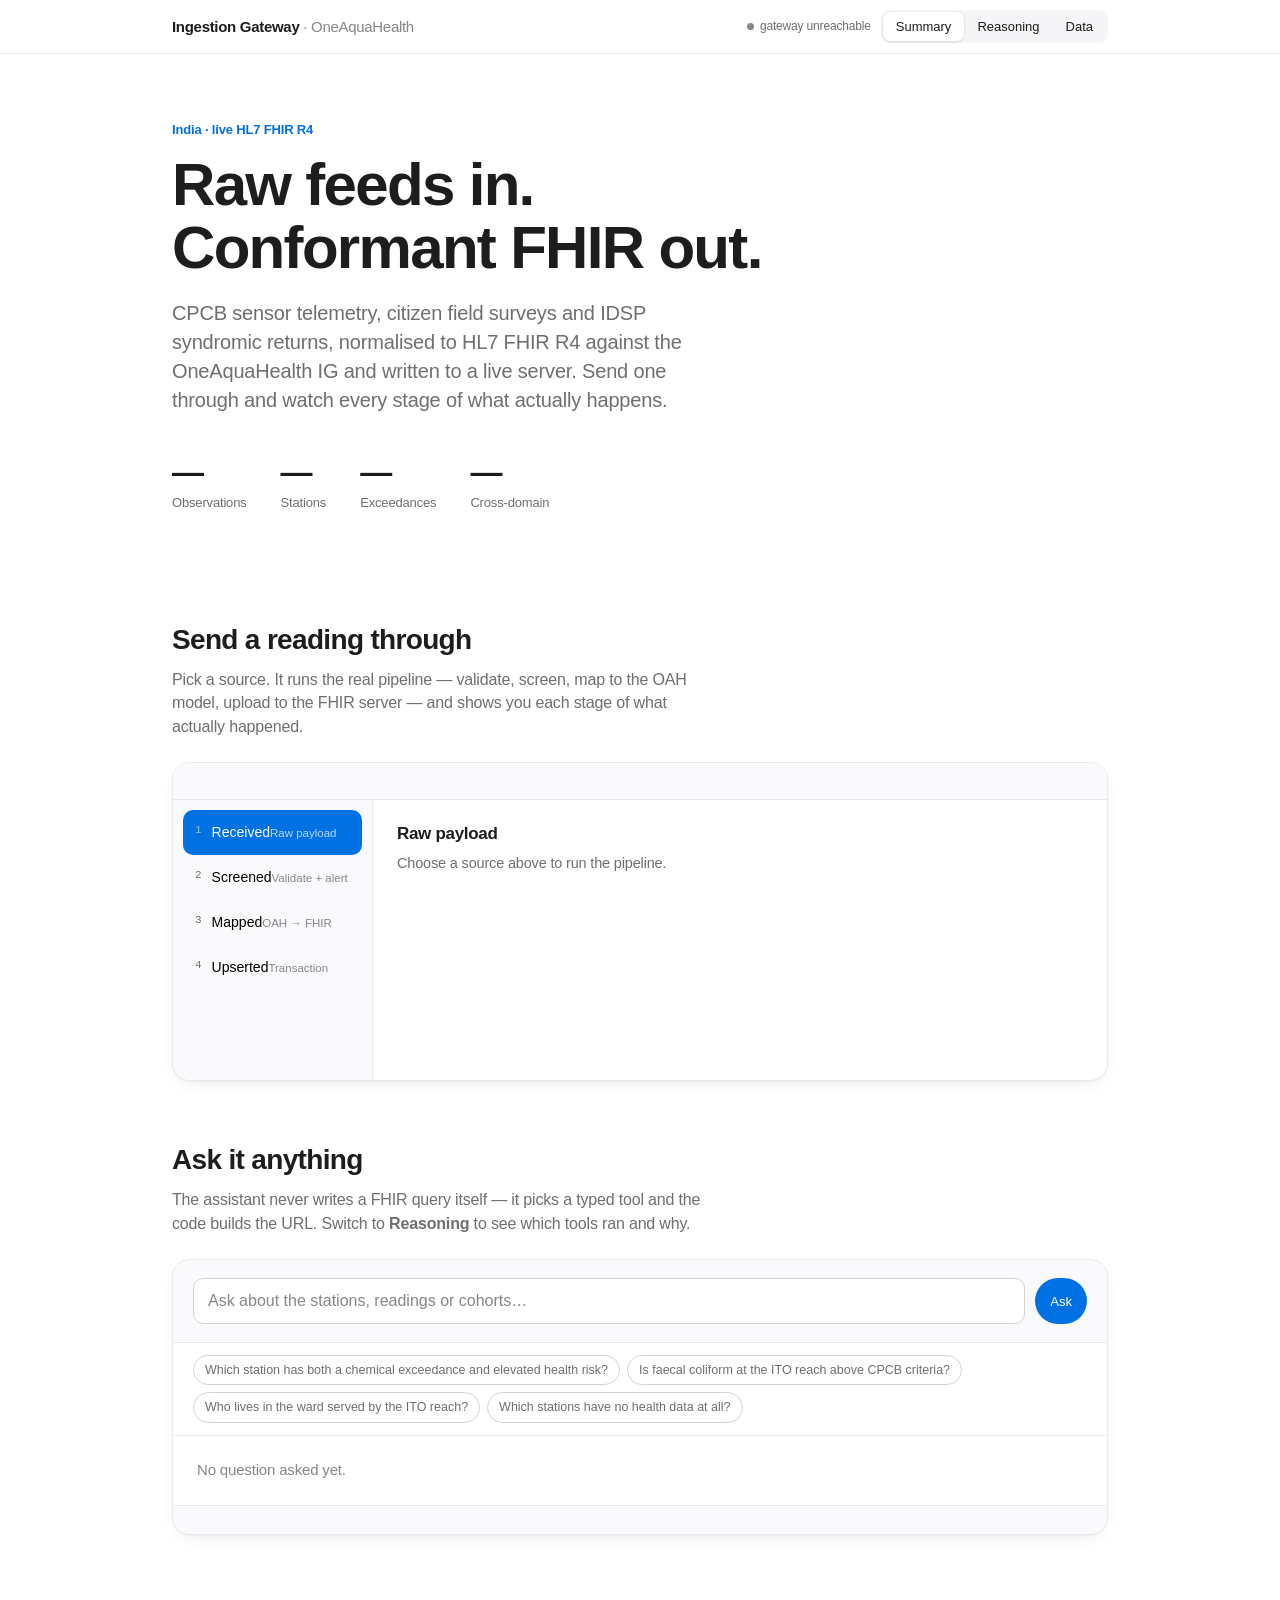
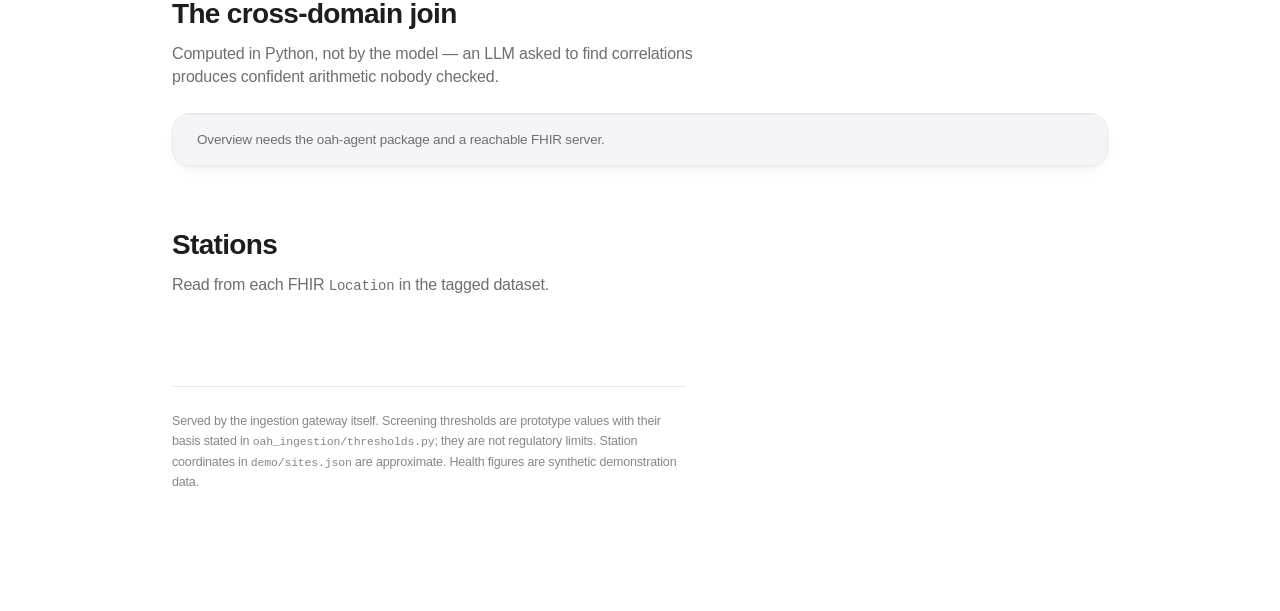
==== commit de6ffee7: "Update the ingestion dashboard for the Indian deployment, and document the project The ingestion das" ====
--- a/oah-ingestion/src/oah_ingestion/static/dashboard.html
+++ b/oah-ingestion/src/oah_ingestion/static/dashboard.html
@@ -3,7 +3,7 @@
 <head>
 <meta charset="utf-8">
 <meta name="viewport" content="width=device-width, initial-scale=1">
-<title>Mondego Watch — OneAquaHealth</title>
+<title>Ingestion Gateway — OneAquaHealth</title>
 <style>
   :root {
     --bg:#FFFFFF; --bg-2:#F5F5F7; --bg-3:#FAFAFC;
@@ -213,7 +213,7 @@
 
 <div class="bar">
   <div class="bar-in">
-    <div class="brand">Mondego Watch <span>· OneAquaHealth</span></div>
+    <div class="brand">Ingestion Gateway <span>· OneAquaHealth</span></div>
     <div class="bar-r">
       <span class="status" id="status"><span class="dot off"></span>connecting…</span>
       <div class="seg" role="group" aria-label="Detail depth">
@@ -227,10 +227,11 @@
 
 <div class="wrap">
   <header>
-    <p class="eyebrow" id="eyebrow">Coimbra, Portugal · live HL7 FHIR</p>
-    <h1>One station carries both.</h1>
-    <p class="sub">Stream chemistry and the health of the people living beside it, in one standards-conformant
-       record. Every figure here is fetched live — and every one can be traced back to the query that produced it.</p>
+    <p class="eyebrow" id="eyebrow">India · live HL7 FHIR R4</p>
+    <h1>Raw feeds in. Conformant FHIR out.</h1>
+    <p class="sub">CPCB sensor telemetry, citizen field surveys and IDSP syndromic returns, normalised to
+       HL7&nbsp;FHIR&nbsp;R4 against the OneAquaHealth IG and written to a live server. Send one through and watch
+       every stage of what actually happens.</p>
     <div class="stats" id="stats">
       <div><div class="stat-n" id="s-obs">—</div><div class="stat-l">Observations</div></div>
       <div><div class="stat-n" id="s-site">—</div><div class="stat-l">Stations</div></div>
@@ -330,8 +331,8 @@
 /* ───────── boot ───────── */
 const SUGGESTED = [
   "Which station has both a chemical exceedance and elevated health risk?",
-  "Is nitrate at the Mondego station above safe levels?",
-  "Who lives near the Mondego station?",
+  "Is faecal coliform at the ITO reach above CPCB criteria?",
+  "Who lives in the ward served by the ITO reach?",
   "Which stations have no health data at all?"
 ];
 
@@ -339,7 +340,7 @@
   try {
     const info = await (await fetch("/api/info")).json();
     $("#status").innerHTML = '<span class="dot"></span>' + esc(info.fhir.server.replace(/^https?:\/\//, ""));
-    $("#eyebrow").textContent = "Coimbra, Portugal · live on " + info.fhir.server.replace(/^https?:\/\//, "");
+    $("#eyebrow").textContent = "India · live on " + info.fhir.server.replace(/^https?:\/\//, "");
     $("#srcs").innerHTML = info.samples.map(s => `
       <button type="button" class="src" data-sample="${esc(s.key)}">
         <div class="src-c">${esc(s.channel)}</div>
@@ -496,7 +497,7 @@
     }),
     get_thresholds: g => ({
       label: `Loaded the screening thresholds`,
-      detail: `Nitrate, pH and zinc, each with its regulatory basis. Fetched rather than recalled — a "safe level" from the model's own memory is exactly the kind of figure that should never reach a health officer.`
+      detail: `Faecal coliform, BOD, dissolved oxygen and the rest, each with its CPCB or IS 10500 basis. Fetched rather than recalled — a "safe level" from the model's own memory is exactly the kind of figure that should never reach a health officer.`
     }),
     get_site_profile: g => ({
       label: g.n > 1 ? `Examined all ${g.n} stations` : `Examined one station in full`,
@@ -626,7 +627,7 @@
                 await click($('.seg button[data-depth="summary"]')); await sleep(600); },
   async () => { say("Send a real IoT reading through the pipeline.");
                 await click($('[data-sample="iot"]')); await sleep(2600); },
-  async () => { say("Validated, then screened — zinc at 6.4× its threshold.");
+  async () => { say("Validated, then screened against CPCB bathing-water criteria.");
                 await click($('[data-stage="g2"]')); await sleep(2800); },
   async () => { say("The data picks its own FHIR profile.");
                 await click($('[data-stage="g3"]')); await sleep(3000); },
